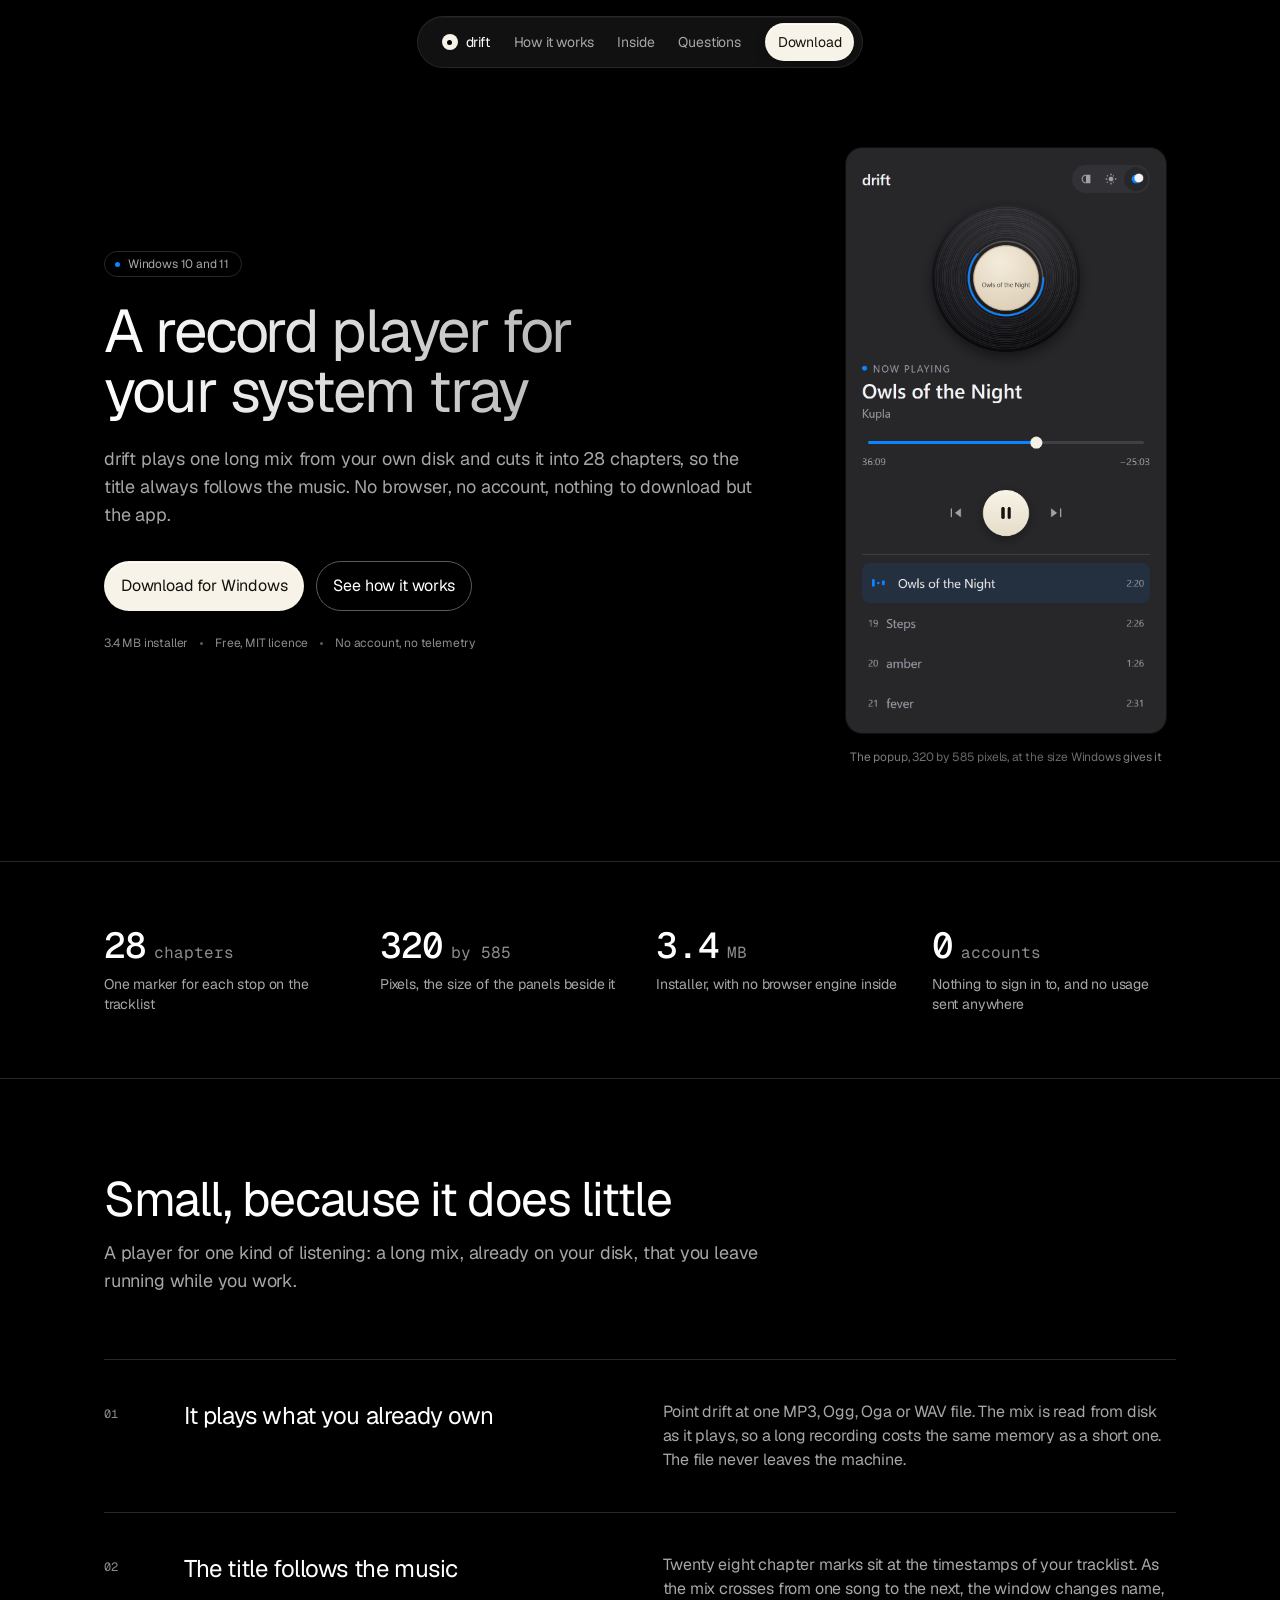
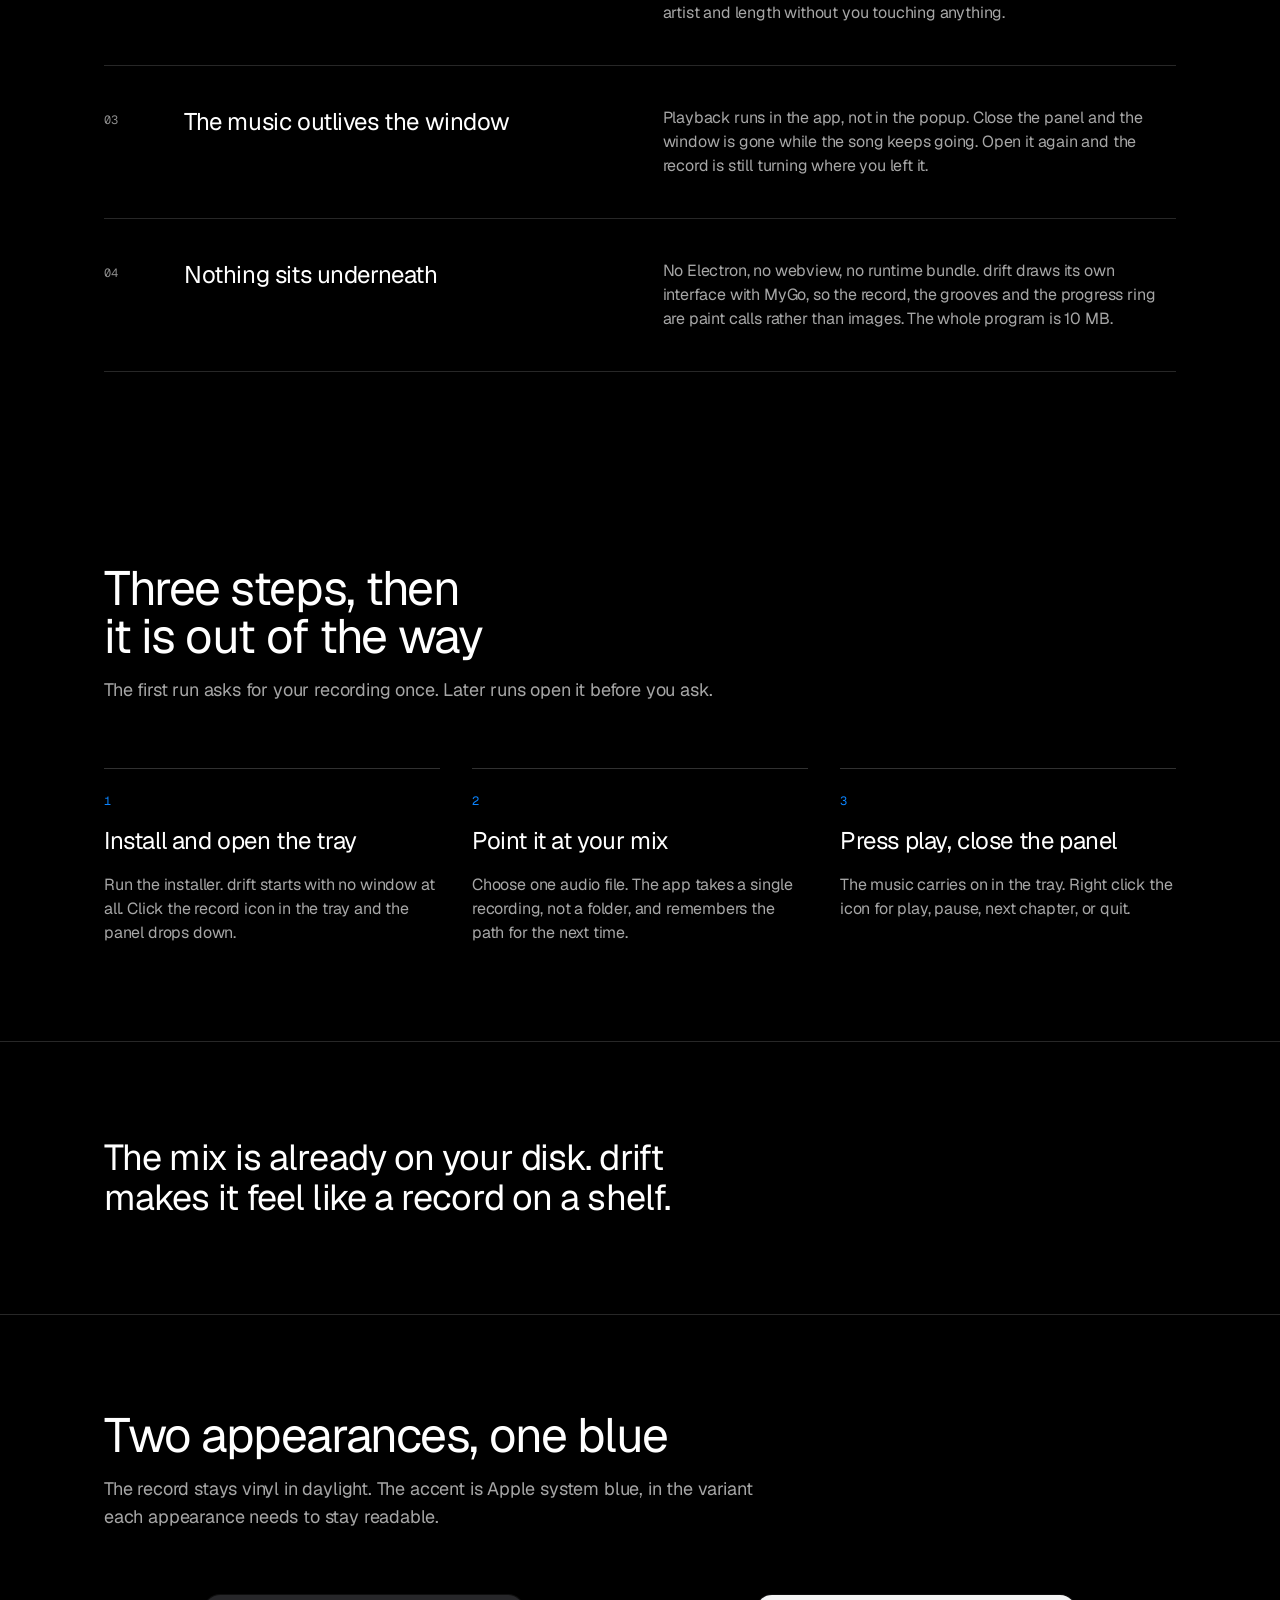
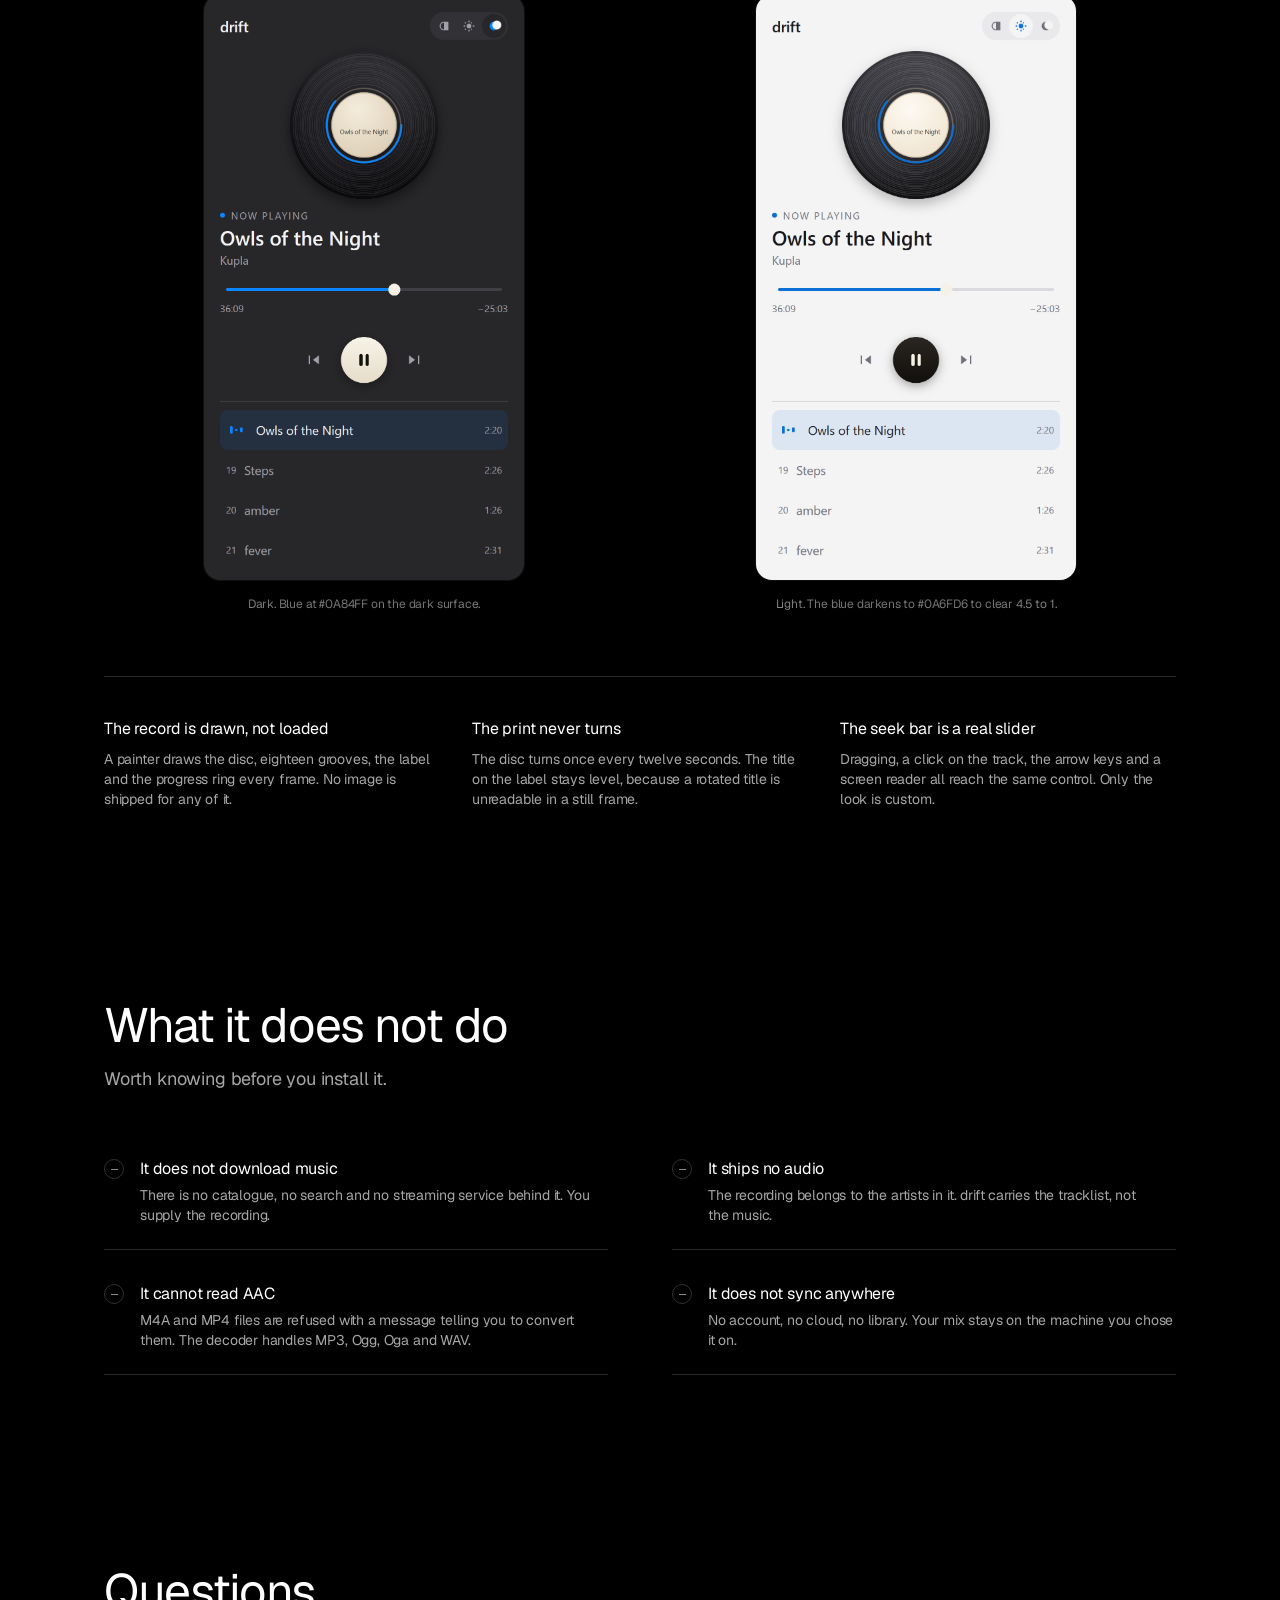
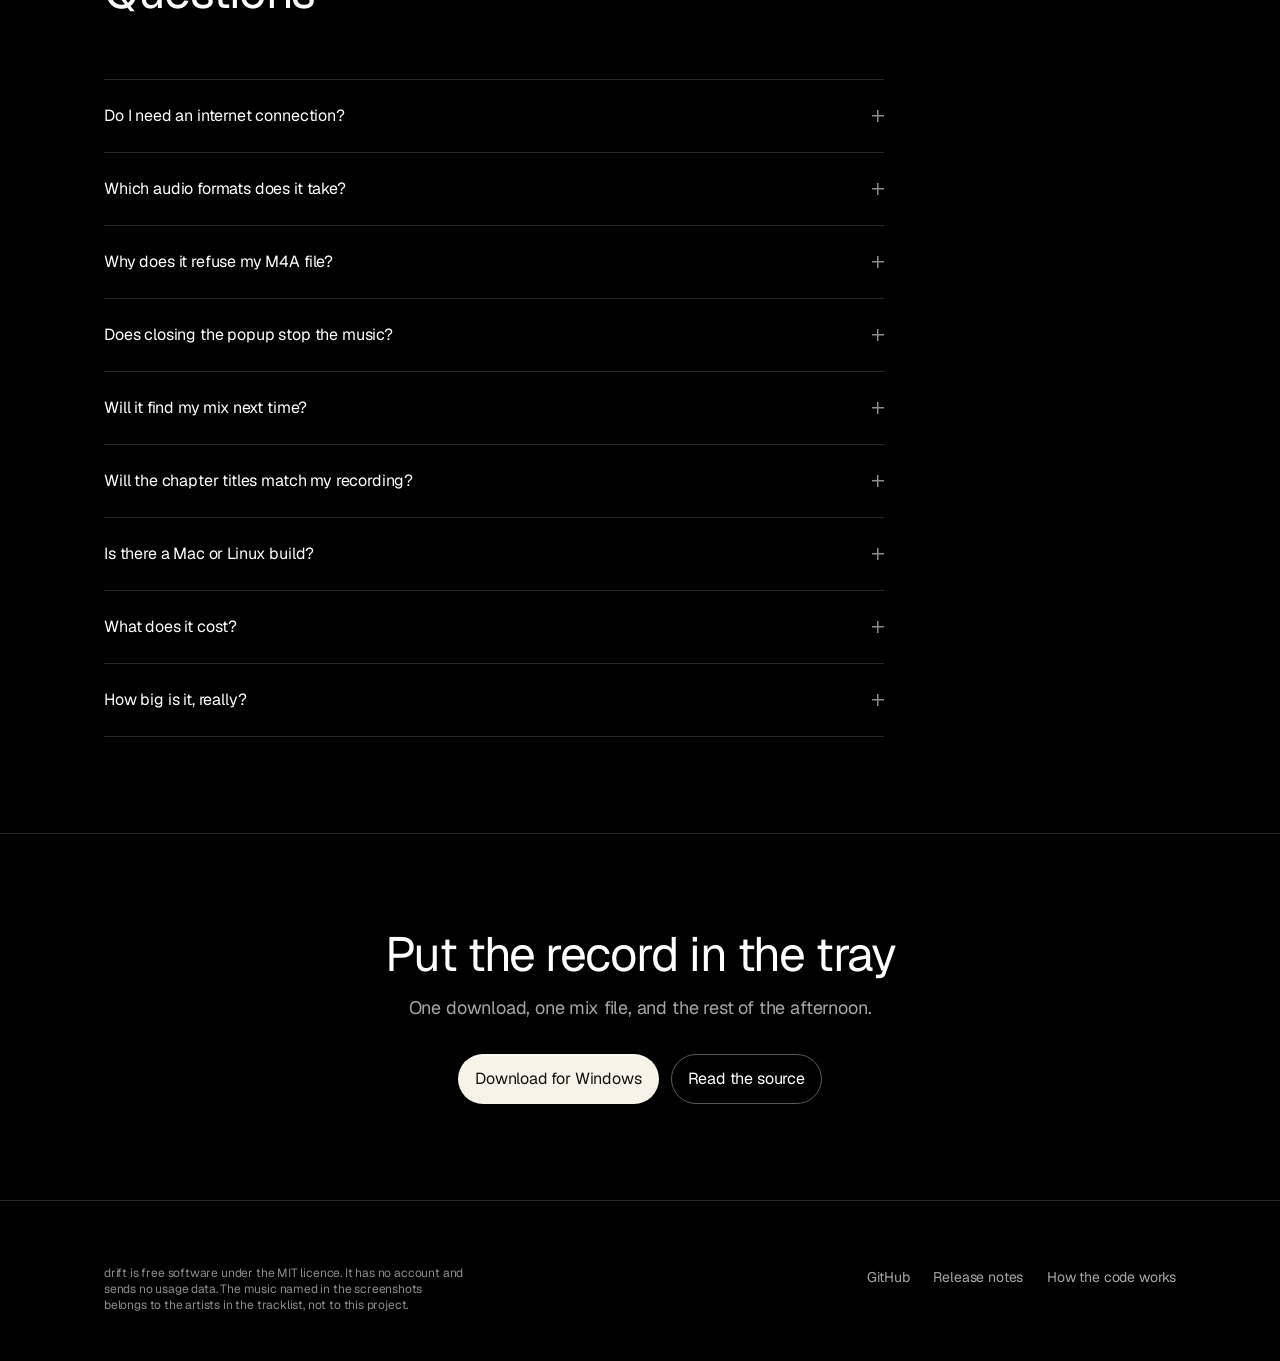
==== docs/index.html @ b634c4ac "Add a landing page for drift, and serve the docs folder as the site The page argues one offer to one" ====
<!DOCTYPE html>
<html lang="en" class="no-js">
<head>
<meta charset="UTF-8">
<meta name="viewport" content="width=device-width, initial-scale=1">
<title>drift, a record player for your Windows system tray</title>
<meta name="description" content="drift plays one long mix from your own disk and cuts it into 28 chapters, so the title follows the music. A 3.4 MB Windows tray app with no browser engine inside. Free, MIT licensed.">
<link rel="canonical" href="https://yaffalhakim1.github.io/drift/">

<meta property="og:type" content="website">
<meta property="og:title" content="drift, a record player for your Windows system tray">
<meta property="og:description" content="One long mix from your own disk, cut into 28 chapters. Close the popup and the music keeps going.">
<meta property="og:url" content="https://yaffalhakim1.github.io/drift/">
<meta property="og:image" content="https://yaffalhakim1.github.io/drift/screenshots/popup-dark.png">
<meta property="og:image:alt" content="The drift popup: a turning record with a cream label, the chapter title Owls of the Night by Kupla, a seek bar, and the chapter list below.">
<meta name="twitter:card" content="summary_large_image">
<meta name="twitter:image" content="https://yaffalhakim1.github.io/drift/screenshots/popup-dark.png">
<meta name="twitter:image:alt" content="The drift popup in dark mode, showing a record and a chapter list.">
<meta name="theme-color" content="#000000">

<link rel="icon" href="data:image/svg+xml,%3Csvg%20xmlns='http://www.w3.org/2000/svg'%20viewBox='0%200%2032%2032'%3E%3Crect%20width='32'%20height='32'%20fill='%23000'/%3E%3Ccircle%20cx='16'%20cy='16'%20r='12'%20fill='%23f8f3e8'/%3E%3Ccircle%20cx='16'%20cy='16'%20r='7.4'%20fill='%23000'/%3E%3Ccircle%20cx='16'%20cy='16'%20r='2'%20fill='%23f8f3e8'/%3E%3C/svg%3E">

<!-- Fonts are served from this repository, not from a font CDN, so reading this
     page does not hand a visitor's address to a third party. Geist is a
     variable font: each file covers 100 to 900. -->
<link rel="preload" href="fonts/geist.woff2" as="font" type="font/woff2" crossorigin>
<link rel="preload" href="fonts/geist-mono.woff2" as="font" type="font/woff2" crossorigin>

<!-- Script swaps this class for "js" before the stylesheet paints. The
     reveal styles hang off ".js", so content is only ever hidden when a
     script exists to show it again. -->
<script>document.documentElement.className = "js";</script>

<script type="application/ld+json">
{
  "@context": "https://schema.org",
  "@type": "SoftwareApplication",
  "name": "drift",
  "applicationCategory": "MultimediaApplication",
  "operatingSystem": "Windows 10, Windows 11",
  "description": "A mix player for the Windows system tray. It streams one recording from disk and marks 28 chapters along it.",
  "url": "https://yaffalhakim1.github.io/drift/",
  "downloadUrl": "https://github.com/yaffalhakim1/drift/releases/download/v0.1.0/drift-setup-0.1.0-amd64.exe",
  "softwareVersion": "0.1.0",
  "fileSize": "3.4MB",
  "license": "https://opensource.org/license/mit",
  "offers": { "@type": "Offer", "price": "0", "priceCurrency": "USD" }
}
</script>

<style>
/* drift, landing page
   Tokens only. Colour is sampled from the shipped popup, so the page and the
   product cannot drift apart. Motion uses one curve. */

/* Two faces, both variable, both served from this repository. */
@font-face {
  font-family: "Geist";
  src: url("fonts/geist.woff2") format("woff2");
  font-weight: 100 900;
  font-style: normal;
  font-display: swap;
}
@font-face {
  font-family: "Geist Mono";
  src: url("fonts/geist-mono.woff2") format("woff2");
  font-weight: 100 900;
  font-style: normal;
  font-display: swap;
}

:root {
  color-scheme: dark;

  /* surface, from the design system's dark set */
  --bg: #000000;
  --surface: #181818;
  --surface-2: #1f1f1f;
  --line: #272727;

  /* text. Ratios measured with the WCAG 2.x formula, on the surface each
     colour is actually used against. */
  --text: #ffffff;
  --muted: #a6a6a6;      /* 8.6:1 on #000, 7.3:1 on #181818 */
  --dim: #8c8c8c;        /* 6.3:1 on #000, 5.3:1 on #181818 */

  /* accent: the app's Apple system blue for dark. 5.8:1 on #000 */
  --accent: #0a84ff;

  /* the play key: the brightest object in the product, 16.7:1 with its ink */
  --key-top: #f8f3e8;
  --key-ink: #14140f;

  /* spacing, the scale's own values */
  --s-25: 2px;
  --s-50: 4px;
  --s-75: 8px;
  --s-100: 12px;
  --s-200: 16px;
  --s-300: 24px;
  --s-400: 32px;
  --s-500: 40px;
  --s-600: 48px;
  --s-700: 64px;
  --s-800: 80px;
  --s-900: 96px;

  /* one curve for all motion, including the mobile panel */
  --ease: cubic-bezier(0.22, 1, 0.36, 1);

  --radius: 16px;
  --mono: "Geist Mono", ui-monospace, "Cascadia Mono", monospace;
}

*, *::before, *::after { box-sizing: border-box; }

/* `hidden` must win over the display rule the mobile block sets, or the panel
   sits over the page for every phone visitor */
[hidden] { display: none !important; }

html { scroll-behavior: smooth; }
@media (prefers-reduced-motion: reduce) {
  html { scroll-behavior: auto; }
}

/* a fixed bar sits over the top of the page, so an anchor must stop short of it */
section[id], main[id] { scroll-margin-top: 96px; }

body {
  margin: 0;
  background: var(--bg);
  color: var(--text);
  font-family: "Geist", system-ui, -apple-system, "Segoe UI", sans-serif;
  font-size: 16px;
  line-height: 24px;
  letter-spacing: -0.011em;
  -webkit-font-smoothing: antialiased;
  overflow-x: clip;
}

img { max-width: 100%; display: block; }

a { color: inherit; }

/* ---------- text styles, used by name ---------- */

.heading-1 { font-size: 60px; line-height: 60px; font-weight: 600; letter-spacing: -0.035em; margin: 0; }
.heading-2 { font-size: 48px; line-height: 48px; font-weight: 600; letter-spacing: -0.03em; margin: 0; }
.heading-5 { font-size: 24px; line-height: 32px; font-weight: 600; letter-spacing: -0.017em; margin: 0; }

.title-3 { font-size: 16px; line-height: 24px; font-weight: 500; letter-spacing: -0.01em; margin: 0; }

/* mono is the second face, kept for figures, labels and keys only */
.mono { font-family: var(--mono); font-variant-numeric: tabular-nums; letter-spacing: 0; }

/* ---------- layout ---------- */

.wrap {
  width: 100%;
  max-width: 1120px;
  margin: 0 auto;
  padding: 0 var(--s-300);
}

section { position: relative; }

/* ---------- skip link ---------- */

.skip {
  position: fixed;
  top: var(--s-100);
  left: var(--s-100);
  z-index: 100;
  padding: var(--s-75) var(--s-100);
  background: var(--key-top);
  color: var(--key-ink);
  border-radius: var(--s-75);
  font-size: 14px;
  font-weight: 600;
  transform: translateY(-200%);
  transition: transform 200ms var(--ease);
}
.skip:focus { transform: translateY(0); }

/* ---------- navigation ---------- */

.nav-shell {
  position: fixed;
  top: var(--s-200);
  left: 0;
  right: 0;
  z-index: 50;
  display: flex;
  justify-content: center;
  padding: 0 var(--s-200);
  pointer-events: none;
}

.nav {
  pointer-events: auto;
  display: flex;
  align-items: center;
  gap: var(--s-300);
  height: 52px;
  padding: 0 var(--s-75) 0 var(--s-300);
  border-radius: 999px;
  background: rgba(24, 24, 24, 0.72);
  border: 1px solid var(--line);
  backdrop-filter: blur(20px) saturate(160%);
  -webkit-backdrop-filter: blur(20px) saturate(160%);
  box-shadow: 0 1px 0 rgba(255, 255, 255, 0.04) inset, 0 12px 32px -14px rgba(0, 0, 0, 0.9);
}

.brand {
  display: flex;
  align-items: center;
  gap: var(--s-75);
  text-decoration: none;
  color: var(--text);
  font-size: 14px;
  line-height: 20px;
  font-weight: 600;
  letter-spacing: -0.015em;
}

.brand-mark {
  width: 16px;
  height: 16px;
  border-radius: 50%;
  background: var(--key-top);
  position: relative;
  flex: none;
}
.brand-mark::after {
  content: "";
  position: absolute;
  inset: 5.5px;
  border-radius: 50%;
  background: #000;
}

.nav-links {
  display: flex;
  align-items: center;
  gap: var(--s-300);
  list-style: none;
  margin: 0;  padding: 0;
}

.nav-links a {
  text-decoration: none;
  color: var(--muted);
  font-size: 14px;
  line-height: 20px;
  font-weight: 500;
  padding: var(--s-50) 0;
  position: relative;
  transition: color 300ms var(--ease);
}
.nav-links a::after {
  content: "";
  position: absolute;
  left: 0;
  right: 0;
  bottom: 0;
  height: 1px;
  background: currentColor;
  transform: scaleX(0);
  transform-origin: left;
  transition: transform 300ms var(--ease);
}
@media (hover: hover) and (pointer: fine) {
  .nav-links a:hover { color: var(--text); }
  .nav-links a:hover::after { transform: scaleX(1); }
}

.nav-toggle {
  display: none;
  width: 36px;
  height: 36px;
  padding: 0;
  border: 0;
  background: none;
  cursor: pointer;
  border-radius: var(--s-100);
  position: relative;
  color: var(--text);
  -webkit-tap-highlight-color: transparent;
}
.nav-toggle span {
  position: absolute;
  left: 9px;
  width: 18px;
  height: 1.5px;
  background: currentColor;
  border-radius: 1px;
  transition: transform 400ms var(--ease), opacity 200ms var(--ease);
}
.nav-toggle span:nth-child(1) { top: 14px; }
.nav-toggle span:nth-child(2) { top: 20px; }

.nav-toggle[aria-expanded="true"] span:nth-child(1) { transform: translateY(3px) rotate(45deg); }
.nav-toggle[aria-expanded="true"] span:nth-child(2) { transform: translateY(-3px) rotate(-45deg); }

/* full height panel, not a dropdown */
.menu-panel {
  position: fixed;
  inset: 0;
  z-index: 40;
  display: none;
  flex-direction: column;
  justify-content: center;
  gap: var(--s-100);
  padding: var(--s-700) var(--s-300);
  background: rgba(8, 8, 8, 0.94);
  backdrop-filter: blur(28px);
  -webkit-backdrop-filter: blur(28px);
  opacity: 0;
  transition: opacity 300ms var(--ease);
}
.menu-panel[data-open="true"] { opacity: 1; }

.menu-panel a {
  text-decoration: none;
  color: var(--text);
  font-size: 30px;
  line-height: 36px;
  font-weight: 600;
  letter-spacing: -0.02em;
  padding: var(--s-75) 0;
  border-bottom: 1px solid var(--line);
  opacity: 0;
  transform: translateY(24px);
  transition: opacity 400ms var(--ease), transform 400ms var(--ease);
}
.menu-panel[data-open="true"] a { opacity: 1; transform: translateY(0); }
.menu-panel[data-open="true"] a:nth-child(1) { transition-delay: 0ms; }
.menu-panel[data-open="true"] a:nth-child(2) { transition-delay: 60ms; }
.menu-panel[data-open="true"] a:nth-child(3) { transition-delay: 120ms; }
.menu-panel[data-open="true"] a:nth-child(4) { transition-delay: 180ms; }

/* ---------- buttons ---------- */

.btn {
  display: inline-flex;
  align-items: center;
  justify-content: center;
  gap: var(--s-75);
  padding: var(--s-75) var(--s-100);
  border-radius: 999px;
  border: 1px solid transparent;
  text-decoration: none;
  font-family: inherit;
  font-size: 14px;
  line-height: 20px;
  font-weight: 600;
  cursor: pointer;
  -webkit-tap-highlight-color: transparent;
  transition: transform 160ms var(--ease), background-color 300ms var(--ease),
              border-color 300ms var(--ease), color 300ms var(--ease);
}

.btn-key {
  background: var(--key-top);
  color: var(--key-ink);
  box-shadow: 0 1px 0 rgba(255, 255, 255, 0.85) inset, 0 6px 18px -10px rgba(0, 0, 0, 0.9);
}
.btn-key:active { transform: scale(0.97); }

.btn-ghost {
  background: transparent;
  color: var(--text);
  /* 3.1 to 1 on black, so the button edge is visible to a low-vision reader;
     #313131 measured 1.6 and disappeared */
  border-color: #5a5a5a;
}
.btn-ghost:active { transform: scale(0.97); }

@media (hover: hover) and (pointer: fine) {
  .btn-key:hover { background: #ffffff; }
  /* the border brightens rather than dims on hover, so the 3:1 edge holds */
  .btn-ghost:hover { background: var(--surface-2); border-color: #7a7a7a; }
}

/* the ring follows whatever radius the element already has; changing the
   radius here would make a chip visibly snap corners while focused */
.btn:focus-visible,
.nav-toggle:focus-visible,
a:focus-visible,
summary:focus-visible {
  outline: 2px solid var(--accent);
  outline-offset: 3px;
}

.btn-lg {
  padding: var(--s-100) var(--s-200);
  font-size: 16px;
  line-height: 24px;
}

/* ---------- hero ---------- */

.hero { padding-top: 148px; padding-bottom: var(--s-900); }

.hero-grid {
  display: grid;
  grid-template-columns: minmax(0, 1fr) 340px;
  gap: var(--s-800);
  align-items: center;
}

.badge {
  display: inline-flex;
  align-items: center;
  gap: var(--s-75);
  padding: var(--s-50) var(--s-100) var(--s-50) var(--s-75);
  border: 1px solid var(--line);
  border-radius: 999px;
  color: var(--muted);
  font-size: 12px;
  line-height: 16px;
  font-weight: 500;
  margin: 0 0 var(--s-300);
}
.badge i {
  width: 5px;
  height: 5px;
  border-radius: 50%;
  background: var(--accent);
  display: block;
  margin-left: var(--s-25);
}

.hero h1 {
  max-width: 680px;
  /* the one gradient on the page, and it is on type. The plain colour is the
     fallback: a clip that fails must not leave an invisible headline. */
  color: #ffffff;
  text-wrap: balance;
}
@supports ((-webkit-background-clip: text) or (background-clip: text)) {
  .hero h1 {
    background: linear-gradient(90deg, #ffffff 0%, #9b9b9b 100%);
    -webkit-background-clip: text;
    background-clip: text;
    -webkit-text-fill-color: transparent;
  }
  /* forced colours drop the gradient, which would leave transparent text */
  @media (forced-colors: active) {
    .hero h1 {
      background: none;
      -webkit-text-fill-color: currentColor;
    }
  }
}

.hero-sub {
  max-width: 680px;
  margin: var(--s-300) 0 0;
  color: var(--muted);
  font-size: 18px;
  line-height: 28px;
  font-weight: 400;
  text-wrap: pretty;
}

.cta-row {
  display: flex;
  flex-wrap: wrap;
  align-items: center;
  gap: var(--s-100);
  margin-top: var(--s-400);
}

/* the dot separator is drawn by the item that follows it, so a wrap puts the
   dot at the start of the new line instead of stranding it at the end of the
   old one */
.proof {
  display: flex;
  flex-wrap: wrap;
  align-items: center;
  gap: var(--s-50) var(--s-100);
  margin-top: var(--s-300);
  color: var(--dim);
  font-size: 12px;
  line-height: 16px;
}
.proof span { display: inline-flex; align-items: center; gap: var(--s-100); }
.proof span + span::before {
  content: "";
  flex: none;
  width: 3px;
  height: 3px;
  border-radius: 50%;
  background: #5c5c5c;
}
@media (max-width: 480px) {
  /* at phone width the dots cost more than they explain */
  .proof span + span::before { display: none; }
  .proof { gap: var(--s-50) var(--s-200); }
}

/* the popup, at its real width, on the surface it actually floats over */
.popup {
  position: relative;
  width: 320px;
  margin: 0 auto;
  border-radius: var(--radius);
  overflow: hidden;
  background: var(--surface);
  box-shadow:
    0 0 0 1px rgba(255, 255, 255, 0.06),
    0 2px 6px rgba(0, 0, 0, 0.6),
    0 40px 80px -40px rgba(0, 0, 0, 1);
}
.popup img { width: 320px; height: auto; }

.popup-caption {
  margin: var(--s-200) 0 0;
  text-align: center;
  color: var(--dim);
  font-size: 12px;
  line-height: 16px;
}

/* The hero enters once, in reading order. These are transitions, not a
   keyframe with fill both: a keyframe that never advances would leave the
   headline invisible. Here the hidden state only exists while script is
   running, and script always ends by showing the final state. */
.js .rise {
  opacity: 0;
  transform: translateY(16px);
  transition: opacity 700ms var(--ease), transform 700ms var(--ease);
}
.js .rise.in { opacity: 1; transform: translateY(0); }

.js .rise-1 { transition-delay: 40ms; }
.js .rise-2 { transition-delay: 100ms; }
.js .rise-3 { transition-delay: 160ms; }
.js .rise-4 { transition-delay: 220ms; }
.js .rise-5 { transition-delay: 280ms; }

/* ---------- figures ---------- */

.figures {
  border-top: 1px solid var(--line);
  border-bottom: 1px solid var(--line);
  padding: var(--s-700) 0;
}

.figure-grid {
  display: grid;
  grid-template-columns: repeat(4, minmax(0, 1fr));
  gap: var(--s-400);
  list-style: none;
  margin: 0;
  padding: 0;
}

.figure-grid li { display: flex; flex-direction: column; gap: var(--s-75); }

.figure-value {
  font-family: var(--mono);
  font-size: 36px;
  line-height: 40px;
  font-weight: 500;
  letter-spacing: -0.03em;
  color: var(--text);
}
/* the unit sits on the same line as the figure, one space away; a bare margin
   glued "28" to "chapters" and read as a typo */
.figure-value small {
  font-size: 16px;
  line-height: 24px;
  font-weight: 400;
  color: var(--dim);
  margin-left: var(--s-75);
  letter-spacing: 0;
}
.figure-label { color: var(--muted); font-size: 14px; line-height: 20px; }

/* ---------- section head ---------- */

.section { padding: var(--s-900) 0; }

.section-head { max-width: 680px; margin-bottom: var(--s-700); }
.section-head h2 { text-wrap: balance; }
.section-head p {
  margin: var(--s-200) 0 0;
  color: var(--muted);
  font-size: 18px;
  line-height: 28px;
  text-wrap: pretty;
}

/* a list, not a card grid: index, the claim, then the evidence beside it.
   The top rule closes the list against the section head. */
.benefits { border-top: 1px solid var(--line); }

.benefit {
  display: grid;
  grid-template-columns: 48px minmax(0, 1fr) minmax(0, 1.15fr);
  gap: var(--s-400);
  padding: var(--s-500) 0;
  border-bottom: 1px solid var(--line);
  align-items: start;
}

.benefit-index {
  font-family: var(--mono);
  font-size: 12px;
  line-height: 16px;
  color: var(--dim);
  padding-top: 6px;
}

.benefit h3 { text-wrap: balance; }
.benefit p {
  margin: 0;
  color: var(--muted);
  font-size: 16px;
  line-height: 24px;
  text-wrap: pretty;
}

/* ---------- steps ---------- */

.steps {
  display: grid;
  grid-template-columns: repeat(3, minmax(0, 1fr));
  gap: var(--s-400);
  counter-reset: step;
  list-style: none;
  margin: 0;
  padding: 0;
}

.step {
  display: flex;
  flex-direction: column;
  gap: var(--s-200);
  padding-top: var(--s-300);
  border-top: 1px solid #313131;
  position: relative;
}
.step::before {
  counter-increment: step;
  content: counter(step);
  font-family: var(--mono);
  font-size: 12px;
  line-height: 16px;
  color: var(--accent);
}
.step p { color: var(--muted); font-size: 16px; line-height: 24px; margin: 0; text-wrap: pretty; }

/* ---------- tagline reveal ---------- */

.tagline {
  padding: var(--s-900) 0;
  border-top: 1px solid var(--line);
  border-bottom: 1px solid var(--line);
}

.tagline-text {
  max-width: 680px;
  font-size: 36px;
  line-height: 40px;
  font-weight: 600;
  letter-spacing: -0.025em;
  text-wrap: balance;
  margin: 0;
}

/* each word carries its own state, so the line fills in reading order.
   The resting tone is 50 percent white, not 32: at 32 the untriggered words
   sit at 2.6 to 1, under the 4.5 to 1 floor for text. Half white measures
   5.3 to 1, so a word that is still waiting is dim but readable.
   Without script every word stays at full colour. */
.tagline-text .w {
  color: var(--text);
  transition: color 600ms var(--ease);
}
.js .tagline-text .w { color: rgba(255, 255, 255, 0.5); }
.js .tagline-text .w.on { color: var(--text); }

/* ---------- appearance ---------- */

.looks {
  display: grid;
  grid-template-columns: repeat(2, minmax(0, 1fr));
  gap: var(--s-400);
}

.look { margin: 0; }
.look .popup { box-shadow: 0 0 0 1px rgba(255, 255, 255, 0.06), 0 30px 60px -34px rgba(0, 0, 0, 0.95); }
.look figcaption {
  margin-top: var(--s-200);
  text-align: center;
  color: var(--dim);
  font-size: 12px;
  line-height: 16px;
}

.notes {
  display: grid;
  grid-template-columns: repeat(3, minmax(0, 1fr));
  gap: var(--s-400);
  margin-top: var(--s-700);
  padding-top: var(--s-500);
  border-top: 1px solid var(--line);
}
.note h3 { margin-bottom: var(--s-75); }
.note p { margin: 0; color: var(--muted); font-size: 14px; line-height: 20px; text-wrap: pretty; }

/* ---------- what it does not do ---------- */

.nots { display: grid; grid-template-columns: repeat(2, minmax(0, 1fr)); gap: var(--s-400) var(--s-700); }

.not {
  display: grid;
  grid-template-columns: 20px minmax(0, 1fr);
  gap: var(--s-200);
  padding-bottom: var(--s-300);
  border-bottom: 1px solid var(--line);
}
.not-mark {
  width: 20px;
  height: 20px;
  border-radius: 50%;
  border: 1px solid #313131;
  display: grid;
  place-items: center;
  margin-top: 2px;
}
.not-mark::after { content: ""; width: 7px; height: 1px; background: var(--dim); }

/* forced colours drop the drawn minus, so the ring alone carries the mark */
@media (forced-colors: active) {
  .not-mark { border-color: CanvasText; }
  .not-mark::after { background: CanvasText; }
}
.not h3 { margin-bottom: var(--s-50); }
.not p { margin: 0; color: var(--muted); font-size: 14px; line-height: 20px; text-wrap: pretty; }

/* ---------- faq ---------- */

.faq { max-width: 780px; border-top: 1px solid var(--line); }

.faq details {
  border-bottom: 1px solid var(--line);
  padding: var(--s-300) 0;
}
.faq summary {
  display: flex;
  align-items: flex-start;
  justify-content: space-between;
  gap: var(--s-300);
  cursor: pointer;
  list-style: none;
  font-size: 16px;
  line-height: 24px;
  font-weight: 500;
  letter-spacing: -0.01em;
  color: var(--text);
  transition: color 300ms var(--ease);
}
.faq summary::-webkit-details-marker { display: none; }

.faq summary::after {
  content: "";
  flex: none;
  width: 12px;
  height: 12px;
  margin-top: 6px;
  background:
    linear-gradient(currentColor, currentColor) center / 12px 1.5px no-repeat,
    linear-gradient(currentColor, currentColor) center / 1.5px 12px no-repeat;
  color: var(--dim);
  transition: transform 400ms var(--ease), color 300ms var(--ease);
}
.faq details[open] summary::after { transform: rotate(45deg); color: var(--accent); }

/* forced colours drop gradients, so the mark becomes a drawn box: a cross
   while closed, a single bar while open, the same reading as the plus and
   the rotated plus it replaces */
@media (forced-colors: active) {
  .faq summary::after {
    background: none;
    border: 1px solid CanvasText;
    border-radius: 2px;
    position: relative;
  }
  .faq summary::after::before,
  .faq summary::after::after {
    content: "";
    position: absolute;
    left: 0;
    right: 0;
    top: 50%;
    height: 1px;
    background: CanvasText;
  }
  .faq summary::after::after { transform: rotate(90deg); }
  .faq details[open] summary::after::after { transform: rotate(0deg); }
}

.faq details p {
  margin: var(--s-200) 0 0;
  color: var(--muted);
  font-size: 16px;
  line-height: 24px;
  max-width: 620px;
  text-wrap: pretty;
}

@media (hover: hover) and (pointer: fine) {
  .faq summary:hover { color: #ffffff; }
  .faq summary:hover::after { color: var(--text); }
}

/* ---------- final cta ---------- */

.final {
  padding: var(--s-900) 0;
  border-top: 1px solid var(--line);
  text-align: center;
}
.final h2 { max-width: 680px; margin: 0 auto; text-wrap: balance; }
.final p {
  margin: var(--s-200) auto 0;
  max-width: 480px;
  color: var(--muted);
  font-size: 18px;
  line-height: 28px;
  text-wrap: pretty;
}
.final .cta-row { justify-content: center; }

/* ---------- footer ---------- */

footer {
  border-top: 1px solid var(--line);
  padding: var(--s-700) 0 var(--s-600);
}

.footer-grid {
  display: flex;
  flex-wrap: wrap;
  align-items: flex-start;
  justify-content: space-between;
  gap: var(--s-400);
}

.footer-note { max-width: 360px; color: var(--dim); font-size: 12px; line-height: 16px; margin: 0; }

.footer-links {
  display: flex;
  flex-wrap: wrap;
  gap: var(--s-300);
  list-style: none;
  margin: 0;
  padding: 0;
}
.footer-links a {
  text-decoration: none;
  color: var(--muted);
  font-size: 14px;
  line-height: 20px;
  transition: color 300ms var(--ease);
  padding: var(--s-50) 0;
}
@media (hover: hover) and (pointer: fine) {
  .footer-links a:hover { color: var(--text); }
}

/* ---------- scroll reveal ---------- */

/* Nothing is hidden until script proves it can reveal it again. Without this
   class on <html>, a blocked script would leave the page blank. */
.js .reveal {
  opacity: 0;
  transform: translateY(32px);
  transition: opacity 700ms var(--ease), transform 700ms var(--ease);
}
.js .reveal.in { opacity: 1; transform: translateY(0); }

/* ---------- narrow ---------- */

@media (max-width: 980px) {
  .hero-grid { grid-template-columns: minmax(0, 1fr); gap: var(--s-700); }
  .hero { padding-top: 128px; }
  /* the index stays in its column, so the claim and the text stay aligned */
  .benefit { grid-template-columns: 32px minmax(0, 1fr); gap: var(--s-200) var(--s-300); }
  .benefit p { grid-column: 2; }
  .steps, .notes, .figure-grid { grid-template-columns: repeat(2, minmax(0, 1fr)); }
  .looks { gap: var(--s-300); }
}

@media (max-width: 720px) {
  .nav-links, .nav .btn-key { display: none; }
  .nav { padding: var(--s-75); gap: var(--s-100); }
  .nav-toggle { display: block; }
  .nav-shell { top: var(--s-100); }
  .menu-panel { display: flex; }

  /* Without script the panel can never open, so the links come back into the
     bar itself rather than disappearing from the phone entirely. */
  html.no-js .nav-links {
    display: flex;
    gap: var(--s-200);
  }
  html.no-js .nav-links li:first-child { display: none; }
  html.no-js .nav-toggle { display: none; }

  .heading-1 { font-size: 36px; line-height: 40px; letter-spacing: -0.025em; }
  .heading-2 { font-size: 30px; line-height: 36px; letter-spacing: -0.02em; }
  .heading-5 { font-size: 20px; line-height: 28px; letter-spacing: -0.014em; }

  .hero { padding-top: 104px; padding-bottom: var(--s-700); }
  .hero-sub { font-size: 16px; line-height: 24px; margin-top: var(--s-200); }
  .section, .tagline, .final { padding: var(--s-700) 0; }
  .section-head { margin-bottom: var(--s-500); }
  .section-head p { font-size: 16px; line-height: 24px; }
  .tagline-text { font-size: 24px; line-height: 32px; }
  .figure-grid { grid-template-columns: repeat(2, minmax(0, 1fr)); gap: var(--s-300); }
  .figure-value { font-size: 30px; line-height: 36px; }
  .steps, .notes, .nots, .looks { grid-template-columns: minmax(0, 1fr); }
  .benefit { padding: var(--s-400) 0; }
  .cta-row .btn { width: 100%; }
  .cta-row { gap: var(--s-75); }
  .popup, .popup img { width: 100%; max-width: 320px; }
  .final .cta-row { width: 100%; }
  .footer-grid { flex-direction: column; }
}

/* ---------- reduced motion: no movement, keep the fades ---------- */

@media (prefers-reduced-motion: reduce) {
  .js .rise { opacity: 1; transform: none; transition: none; }
  .js .reveal { opacity: 1; transform: none; transition: none; }
  .js .tagline-text .w { color: var(--text); transition: none; }
  .menu-panel a { transform: none; transition: none; opacity: 1; }
  .btn:active { transform: none; }
  .nav-links a::after { display: none; }
}
</style>
</head>
<body>

<a class="skip" href="#main">Skip to content</a>

<div class="nav-shell">
  <nav class="nav" aria-label="Main">
    <a class="brand" href="#top">
      <span class="brand-mark" aria-hidden="true"></span>
      drift
    </a>
    <ul class="nav-links" role="list">
      <li><a href="#how">How it works</a></li>
      <li><a href="#inside">Inside</a></li>
      <li><a href="#questions">Questions</a></li>
    </ul>
    <a class="btn btn-key" href="https://github.com/yaffalhakim1/drift/releases/download/v0.1.0/drift-setup-0.1.0-amd64.exe">Download</a>
    <button class="nav-toggle" type="button" aria-expanded="false" aria-controls="menu" aria-label="Open menu">
      <span></span><span></span>
    </button>
  </nav>
</div>

<div class="menu-panel" id="menu" data-open="false" hidden>
  <a href="#how">How it works</a>
  <a href="#inside">Inside</a>
  <a href="#questions">Questions</a>
  <a href="https://github.com/yaffalhakim1/drift/releases/download/v0.1.0/drift-setup-0.1.0-amd64.exe">Download for Windows</a>
</div>

<main id="main">

  <section class="hero" id="top">
    <div class="wrap hero-grid">
      <div class="hero-copy">
        <p class="badge rise rise-1"><i aria-hidden="true"></i> Windows 10 and 11</p>

        <h1 class="heading-1 rise rise-2">A record player for your system tray</h1>

        <p class="hero-sub rise rise-3">
          drift plays one long mix from your own disk and cuts it into 28 chapters,
          so the title always follows the music. No browser, no account, nothing to
          download but the app.
        </p>

        <div class="cta-row rise rise-4">
          <a class="btn btn-key btn-lg" href="https://github.com/yaffalhakim1/drift/releases/download/v0.1.0/drift-setup-0.1.0-amd64.exe">
            Download for Windows
          </a>
          <a class="btn btn-ghost btn-lg" href="#how">See how it works</a>
        </div>

        <p class="proof rise rise-5">
          <span>3.4 MB installer</span>
          <span>Free, MIT licence</span>
          <span>No account, no telemetry</span>
        </p>
      </div>

      <div class="hero-visual rise rise-4">
        <div class="popup">
          <img src="screenshots/popup-dark.png" width="960" height="1755"
               alt="The drift popup in dark mode: a turning record with a cream label, the chapter title Owls of the Night by Kupla, a seek bar at 36:09, and the chapter list below it.">
        </div>
        <p class="popup-caption">The popup, 320 by 585 pixels, at the size Windows gives it</p>
      </div>
    </div>
  </section>

  <section class="figures" aria-label="The app in figures">
    <div class="wrap">
      <ul class="figure-grid reveal" role="list">
        <li>
          <span class="figure-value">28<small>chapters</small></span>
          <span class="figure-label">One marker for each stop on the tracklist</span>
        </li>
        <li>
          <span class="figure-value">320<small>by 585</small></span>
          <span class="figure-label">Pixels, the size of the panels beside it</span>
        </li>
        <li>
          <span class="figure-value">3.4<small>MB</small></span>
          <span class="figure-label">Installer, with no browser engine inside</span>
        </li>
        <li>
          <span class="figure-value">0<small>accounts</small></span>
          <span class="figure-label">Nothing to sign in to, and no usage sent anywhere</span>
        </li>
      </ul>
    </div>
  </section>

  <section class="section" id="why">
    <div class="wrap">
      <div class="section-head reveal">
        <h2 class="heading-2">Small, because it does little</h2>
        <p>
          A player for one kind of listening: a long mix, already on your disk, that
          you leave running while you work.
        </p>
      </div>

      <div class="benefits">
        <article class="benefit reveal">
          <span class="benefit-index mono">01</span>
          <h3 class="heading-5">It plays what you already own</h3>
          <p>
            Point drift at one MP3, Ogg, Oga or WAV file. The mix is read from disk as it
            plays, so a long recording costs the same memory as a short one. The
            file never leaves the machine.
          </p>
        </article>

        <article class="benefit reveal">
          <span class="benefit-index mono">02</span>
          <h3 class="heading-5">The title follows the music</h3>
          <p>
            Twenty eight chapter marks sit at the timestamps of your tracklist. As the
            mix crosses from one song to the next, the window changes name, artist and
            length without you touching anything.
          </p>
        </article>

        <article class="benefit reveal">
          <span class="benefit-index mono">03</span>
          <h3 class="heading-5">The music outlives the window</h3>
          <p>
            Playback runs in the app, not in the popup. Close the panel and the window
            is gone while the song keeps going. Open it again and the record is still
            turning where you left it.
          </p>
        </article>

        <article class="benefit reveal">
          <span class="benefit-index mono">04</span>
          <h3 class="heading-5">Nothing sits underneath</h3>
          <p>
            No Electron, no webview, no runtime bundle. drift draws its own interface
            with MyGo, so the record, the grooves and the progress ring are paint calls
            rather than images. The whole program is 10 MB.
          </p>
        </article>
      </div>
    </div>
  </section>

  <section class="section" id="how">
    <div class="wrap">
      <div class="section-head reveal">
        <h2 class="heading-2">Three steps, then it is out of the way</h2>
        <p>The first run asks for your recording once. Later runs open it before you ask.</p>
      </div>

      <ol class="steps" role="list">
        <li class="step reveal">
          <h3 class="heading-5">Install and open the tray</h3>
          <p>Run the installer. drift starts with no window at all. Click the record icon in the tray and the panel drops down.</p>
        </li>
        <li class="step reveal">
          <h3 class="heading-5">Point it at your mix</h3>
          <p>Choose one audio file. The app takes a single recording, not a folder, and remembers the path for the next time.</p>
        </li>
        <li class="step reveal">
          <h3 class="heading-5">Press play, close the panel</h3>
          <p>The music carries on in the tray. Right click the icon for play, pause, next chapter, or quit.</p>
        </li>
      </ol>
    </div>
  </section>

  <section class="tagline" aria-labelledby="tagline-label">
    <div class="wrap">
      <h2 id="tagline-label" class="tagline-text" data-reveal-words>
        The mix is already on your disk. drift makes it feel like a record on a shelf.
      </h2>
    </div>
  </section>

  <section class="section" id="inside">
    <div class="wrap">
      <div class="section-head reveal">
        <h2 class="heading-2">Two appearances, one blue</h2>
        <p>
          The record stays vinyl in daylight. The accent is Apple system blue, in the
          variant each appearance needs to stay readable.
        </p>
      </div>

      <div class="looks">
        <figure class="look reveal">
          <div class="popup">
            <img src="screenshots/popup-dark.png" width="960" height="1755" loading="lazy"
                 alt="The popup in dark mode: near black surface, cream record label, blue progress ring and blue seek bar.">
          </div>
          <figcaption>Dark. Blue at #0A84FF on the dark surface.</figcaption>
        </figure>

        <figure class="look reveal">
          <div class="popup">
            <img src="screenshots/popup-light.png" width="960" height="1755" loading="lazy"
                 alt="The same popup in light mode: white surface, dark record, and the same blue darkened for contrast.">
          </div>
          <figcaption>Light. The blue darkens to #0A6FD6 to clear 4.5 to 1.</figcaption>
        </figure>
      </div>

      <div class="notes">
        <div class="note reveal">
          <h3 class="title-3">The record is drawn, not loaded</h3>
          <p>A painter draws the disc, eighteen grooves, the label and the progress ring every frame. No image is shipped for any of it.</p>
        </div>
        <div class="note reveal">
          <h3 class="title-3">The print never turns</h3>
          <p>The disc turns once every twelve seconds. The title on the label stays level, because a rotated title is unreadable in a still frame.</p>
        </div>
        <div class="note reveal">
          <h3 class="title-3">The seek bar is a real slider</h3>
          <p>Dragging, a click on the track, the arrow keys and a screen reader all reach the same control. Only the look is custom.</p>
        </div>
      </div>
    </div>
  </section>

  <section class="section" id="limits">
    <div class="wrap">
      <div class="section-head reveal">
        <h2 class="heading-2">What it does not do</h2>
        <p>Worth knowing before you install it.</p>
      </div>

      <div class="nots">
        <article class="not reveal">
          <span class="not-mark" aria-hidden="true"></span>
          <div>
            <h3 class="title-3">It does not download music</h3>
            <p>There is no catalogue, no search and no streaming service behind it. You supply the recording.</p>
          </div>
        </article>

        <article class="not reveal">
          <span class="not-mark" aria-hidden="true"></span>
          <div>
            <h3 class="title-3">It ships no audio</h3>
            <p>The recording belongs to the artists in it. drift carries the tracklist, not the music.</p>
          </div>
        </article>

        <article class="not reveal">
          <span class="not-mark" aria-hidden="true"></span>
          <div>
            <h3 class="title-3">It cannot read AAC</h3>
            <p>M4A and MP4 files are refused with a message telling you to convert them. The decoder handles MP3, Ogg, Oga and WAV.</p>
          </div>
        </article>

        <article class="not reveal">
          <span class="not-mark" aria-hidden="true"></span>
          <div>
            <h3 class="title-3">It does not sync anywhere</h3>
            <p>No account, no cloud, no library. Your mix stays on the machine you chose it on.</p>
          </div>
        </article>
      </div>
    </div>
  </section>

  <section class="section" id="questions">
    <div class="wrap">
      <div class="section-head reveal">
        <h2 class="heading-2">Questions</h2>
      </div>

      <div class="faq reveal">
        <details>
          <summary>Do I need an internet connection?</summary>
          <p>No. Nothing in the app fetches a mix, checks for a newer version or reports what you play. It runs the same on a machine that has never been online.</p>
        </details>

        <details>
          <summary>Which audio formats does it take?</summary>
          <p>MP3, Ogg, Oga and WAV. It reads them as they play and seeks inside the file, so a long recording does not load into memory first.</p>
        </details>

        <details>
          <summary>Why does it refuse my M4A file?</summary>
          <p>The bundled decoder cannot read AAC. drift names the file and asks you to convert it to MP3 or Ogg rather than failing later as silence.</p>
        </details>

        <details>
          <summary>Does closing the popup stop the music?</summary>
          <p>No. Audio lives in the app, not the window. The popup is only a view onto a player that keeps running while it is closed.</p>
        </details>

        <details>
          <summary>Will it find my mix next time?</summary>
          <p>Yes. The path is saved when you open a file, and the app tries it at startup. If the file has moved or gone, drift opens with the empty state and asks you to choose again.</p>
        </details>

        <details>
          <summary>Will the chapter titles match my recording?</summary>
          <p>Only if your recording is the one the timestamps were checked against. The twenty eight offsets live in one file, so you can edit them to fit your own mix and rebuild.</p>
        </details>

        <details>
          <summary>Is there a Mac or Linux build?</summary>
          <p>Not yet. The framework targets all three, but only the Windows installer is built and tested. The tray behaviour differs on Linux, where the icon only offers a menu.</p>
        </details>

        <details>
          <summary>What does it cost?</summary>
          <p>Nothing. The code is MIT licensed. The music is a separate matter, and it is not mine to license.</p>
        </details>

        <details>
          <summary>How big is it, really?</summary>
          <p>The installer is 3.4 MB and the program it puts in place is 10 MB. There is no runtime to install first, because the interface is drawn by the program itself.</p>
        </details>
      </div>
    </div>
  </section>

  <section class="final">
    <div class="wrap">
      <h2 class="heading-2 reveal">Put the record in the tray</h2>
      <p class="reveal">One download, one mix file, and the rest of the afternoon.</p>
      <div class="cta-row reveal">
        <a class="btn btn-key btn-lg" href="https://github.com/yaffalhakim1/drift/releases/download/v0.1.0/drift-setup-0.1.0-amd64.exe">
          Download for Windows
        </a>
        <a class="btn btn-ghost btn-lg" href="https://github.com/yaffalhakim1/drift">Read the source</a>
      </div>
    </div>
  </section>

</main>

<footer>
  <div class="wrap footer-grid">
    <p class="footer-note">
      drift is free software under the MIT licence. It has no account and sends
      no usage data. The music named in the screenshots belongs to the artists
      in the tracklist, not to this project.
    </p>
    <ul class="footer-links" role="list">
      <li><a href="https://github.com/yaffalhakim1/drift">GitHub</a></li>
      <li><a href="https://github.com/yaffalhakim1/drift/releases">Release notes</a></li>
      <li><a href="learn-go.html">How the code works</a></li>
    </ul>
  </div>
</footer>

<script>
(function () {
  "use strict";

  var reduce = window.matchMedia("(prefers-reduced-motion: reduce)").matches;

  /* ---- hero: enter once, in reading order ---- */
  //
  // The elements start hidden in CSS, but only while this script runs. Adding
  // the class on the next frame gives the transition a starting point; the
  // timeout covers a browser that fires no animation frame, such as a page
  // restored from the back forward cache.
  var risers = document.querySelectorAll(".rise");
  function enterHero() {
    risers.forEach(function (el) { el.classList.add("in"); });
  }
  if (reduce) {
    enterHero();
  } else {
    requestAnimationFrame(function () {
      requestAnimationFrame(enterHero);
    });
    window.setTimeout(enterHero, 400);
  }

  /* ---- mobile panel ---- */
  var toggle = document.querySelector(".nav-toggle");
  var panel = document.getElementById("menu");
  var closeTimer = 0;

  function setMenu(open) {
    if (!toggle || !panel) return;

    /* a second tap inside the closing window must not schedule a second
       hide: without clearing it, the panel would close and then vanish while
       the icon still says it is open */
    window.clearTimeout(closeTimer);

    toggle.setAttribute("aria-expanded", open ? "true" : "false");
    toggle.setAttribute("aria-label", open ? "Close menu" : "Open menu");
    if (open) {
      panel.hidden = false;
      /* clearing inert before the panel becomes live again: a reopen inside
         the closing window would otherwise leave a visible, open, unusable
         panel */
      panel.inert = false;
      /* one frame between removing hidden and setting the open state, so the
         transition has a starting point to move from */
      requestAnimationFrame(function () { panel.setAttribute("data-open", "true"); });
    } else {
      panel.setAttribute("data-open", "false");
      /* inert while it fades, so a tap cannot land on an invisible link and
         the keyboard cannot tab into the closing panel */
      panel.inert = true;
      closeTimer = window.setTimeout(function () {
        panel.hidden = true;
        panel.inert = false;
      }, reduce ? 0 : 300);
    }
  }

  if (toggle && panel) {
    toggle.addEventListener("click", function () {
      setMenu(toggle.getAttribute("aria-expanded") !== "true");
    });

    panel.addEventListener("click", function (e) {
      if (e.target.closest("a")) setMenu(false);
    });

    /* the panel covers the page, so focus must not tab into the page behind
       it. The toggle stays first in the ring so it can always be reached to
       close the panel again. */
    document.addEventListener("keydown", function (e) {
      if (e.key === "Escape" && toggle.getAttribute("aria-expanded") === "true") {
        setMenu(false);
        toggle.focus();
        return;
      }

      if (e.key !== "Tab") return;
      if (toggle.getAttribute("aria-expanded") !== "true") return;

      var stops = [toggle].concat([].slice.call(panel.querySelectorAll("a")));
      var first = stops[0];
      var last = stops[stops.length - 1];

      if (e.shiftKey && document.activeElement === first) {
        e.preventDefault();
        last.focus();
      } else if (!e.shiftKey && document.activeElement === last) {
        e.preventDefault();
        first.focus();
      }
    });
  }

  /* ---- section reveals, once ---- */
  //
  // IntersectionObserver covers normal scrolling. It does not cover a jump
  // that skips a block: the block starts outside the viewport and ends outside
  // the viewport, so no change is reported and it would stay invisible.
  // A sweep on scroll, on load and on a hash jump catches that. Scroll events
  // are already coalesced to one per frame by the browser, so the sweep reads
  // boxes directly and the work stops as soon as the list is empty.
  var revealables = [].slice.call(document.querySelectorAll(".reveal"));
  var taglineSpans = [];
  var revealer = null;
  var wordWatcher = null;
  var swiping = true;

  function show(el) {
    if (!el.classList.contains("in")) el.classList.add("in");
  }

  function sweep() {
    if (!swiping) return;

    var line = window.innerHeight * 0.88;
    for (var i = revealables.length - 1; i >= 0; i--) {
      var box = revealables[i].getBoundingClientRect();
      /* above the viewport, so a jump skipped it, or inside it now */
      if (box.bottom < 0 || box.top < line) {
        show(revealables[i]);
        if (revealer) revealer.unobserve(revealables[i]);
        revealables.splice(i, 1);
      }
    }

    /* a word left above the viewport lights at once, so the line is never
       half dark behind you */
    var wordLine = window.innerHeight * 0.34;
    var wordsLeft = 0;
    taglineSpans.forEach(function (s) {
      if (s.classList.contains("on")) return;
      var box = s.getBoundingClientRect();
      if (box.bottom < 0 || box.top < wordLine) {
        s.classList.add("on");
        if (wordWatcher) wordWatcher.unobserve(s);
      } else {
        wordsLeft++;
      }
    });

    if (!revealables.length && !wordsLeft) {
      swiping = false;
      window.removeEventListener("scroll", sweep);
      window.removeEventListener("resize", sweep);
    }
  }

  /* ---- tagline: one word at a time, in reading order ---- */
  var tagline = document.querySelector("[data-reveal-words]");
  if (tagline) {
    var words = tagline.textContent.trim().split(/\s+/);
    tagline.textContent = "";
    taglineSpans = words.map(function (word, i) {
      var span = document.createElement("span");
      span.className = "w";
      span.textContent = word;
      tagline.appendChild(span);
      if (i < words.length - 1) tagline.appendChild(document.createTextNode(" "));
      return span;
    });
  }

  if ("IntersectionObserver" in window && !reduce) {
    revealer = new IntersectionObserver(function (entries) {
      entries.forEach(function (entry) {
        if (!entry.isIntersecting) return;
        show(entry.target);
        revealer.unobserve(entry.target);
        var at = revealables.indexOf(entry.target);
        if (at >= 0) revealables.splice(at, 1);
      });
    }, { rootMargin: "0px 0px -12% 0px", threshold: 0.05 });
    revealables.forEach(function (el) { revealer.observe(el); });

    if (taglineSpans.length) {
      /* the trigger line sits a third of the way down the viewport, so a word
         lights as it crosses it rather than when the block arrives */
      wordWatcher = new IntersectionObserver(function (entries) {
        entries.forEach(function (entry) {
          if (!entry.isIntersecting) return;
          entry.target.classList.add("on");
          wordWatcher.unobserve(entry.target);
        });
      }, { rootMargin: "0px 0px -66% 0px", threshold: 0 });
      taglineSpans.forEach(function (s) { wordWatcher.observe(s); });
    }

  /* the same jump problem: a sweep on load, resize and hash change covers a
     block the observer never reported, and stops once everything is shown */
    window.addEventListener("scroll", sweep, { passive: true });
    window.addEventListener("hashchange", sweep);
    window.addEventListener("load", sweep);
    window.addEventListener("resize", sweep, { passive: true });
    sweep();
  } else {
    revealables.forEach(show);
    taglineSpans.forEach(function (s) { s.classList.add("on"); });
  }
})();
</script>

</body>
</html>
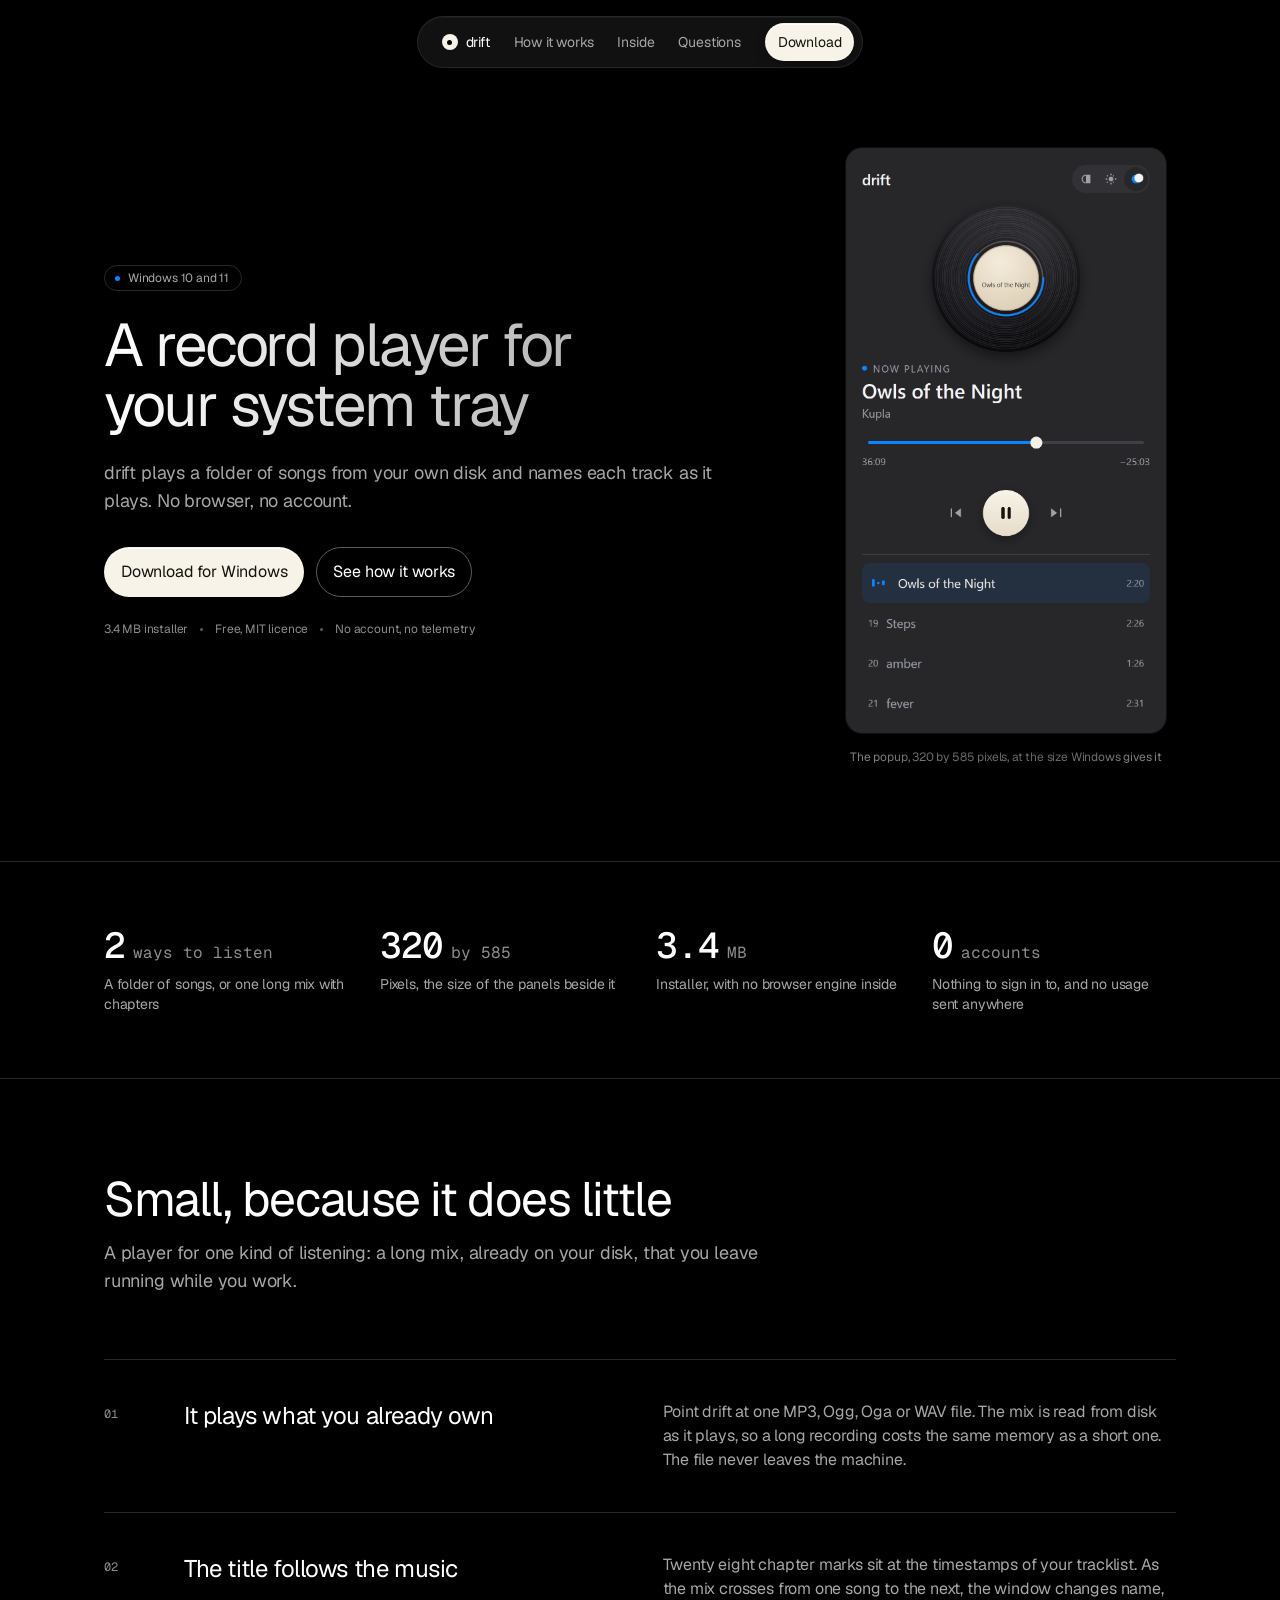
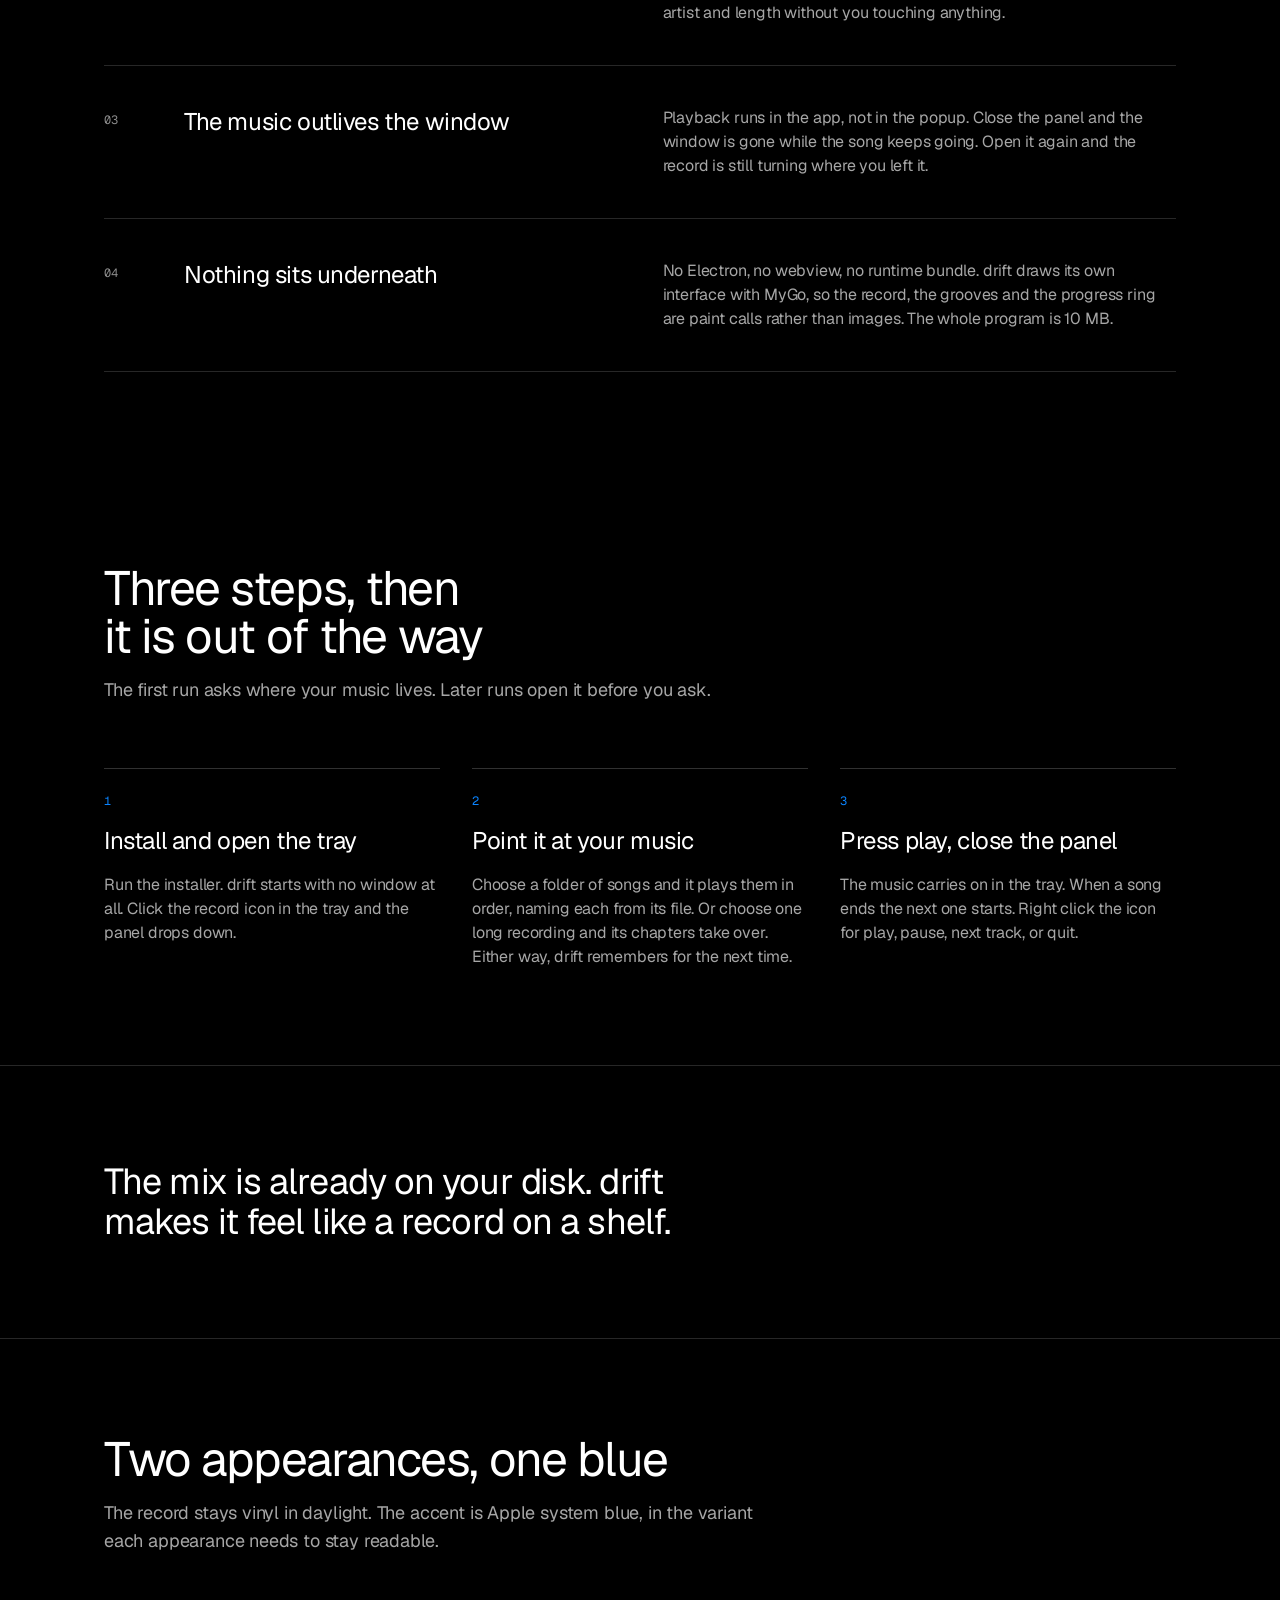
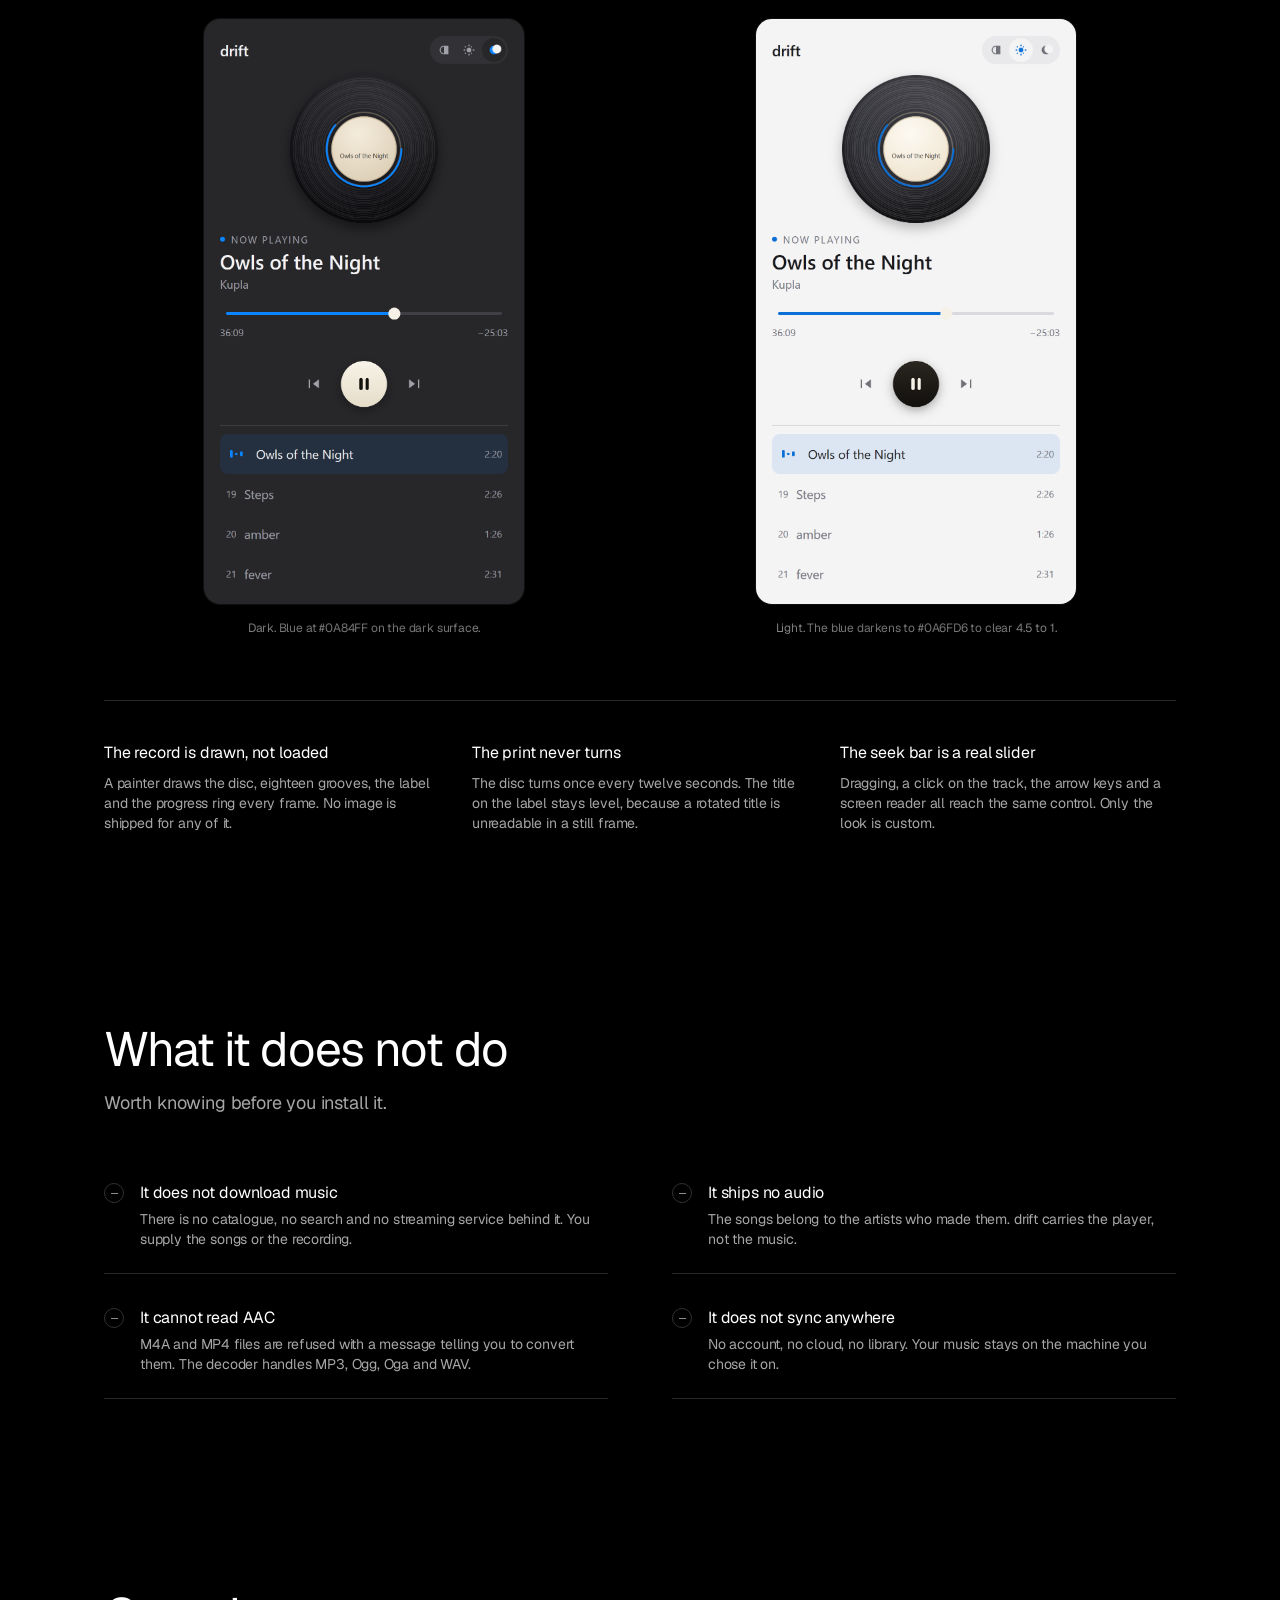
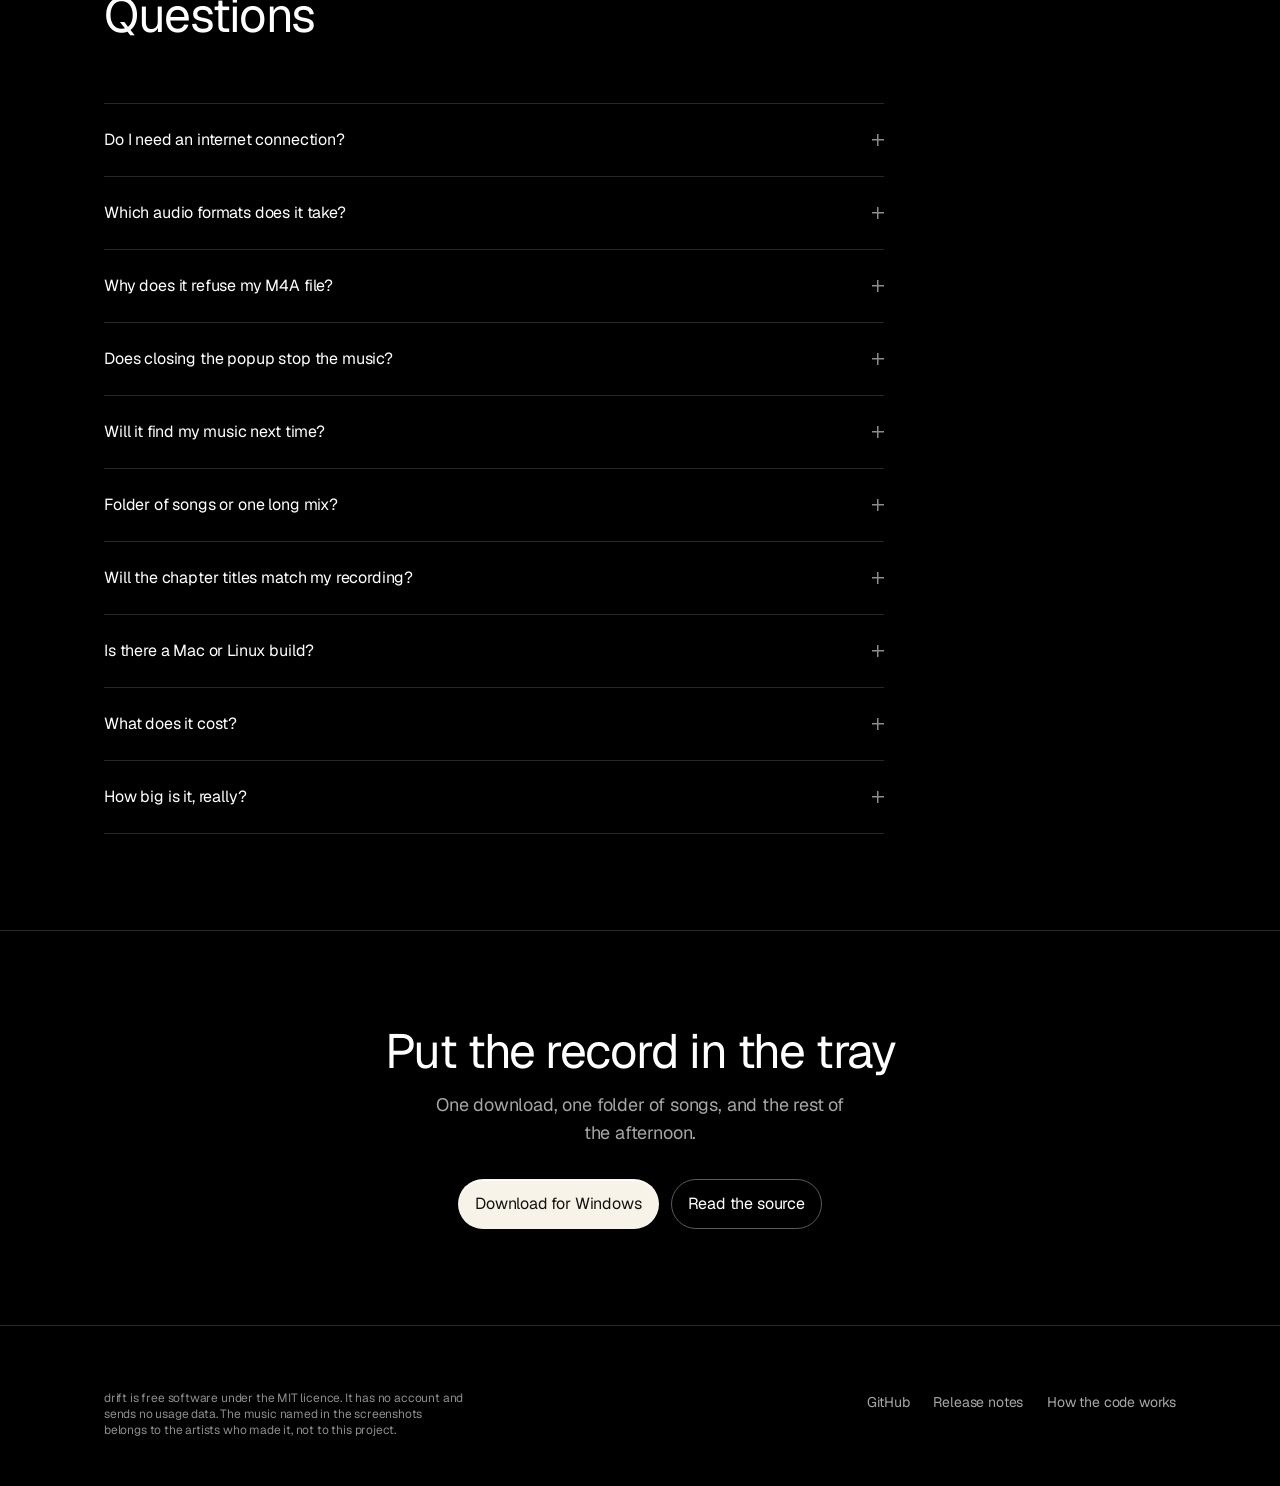
==== commit 023b5b1c: "docs: the site describes the folder queue The landing page said drift played one recording with 28 c" ====
--- a/docs/index.html
+++ b/docs/index.html
@@ -4,12 +4,12 @@
 <meta charset="UTF-8">
 <meta name="viewport" content="width=device-width, initial-scale=1">
 <title>drift, a record player for your Windows system tray</title>
-<meta name="description" content="drift plays one long mix from your own disk and cuts it into 28 chapters, so the title follows the music. A 3.4 MB Windows tray app with no browser engine inside. Free, MIT licensed.">
+<meta name="description" content="drift plays a folder of songs, or one long mix cut into 28 chapters, from your own disk. It names each track as it plays. A 3.4 MB Windows tray app with no browser engine inside. Free, MIT licensed.">
 <link rel="canonical" href="https://yaffalhakim1.github.io/drift/">
 
 <meta property="og:type" content="website">
 <meta property="og:title" content="drift, a record player for your Windows system tray">
-<meta property="og:description" content="One long mix from your own disk, cut into 28 chapters. Close the popup and the music keeps going.">
+<meta property="og:description" content="A folder of songs or one long mix, from your own disk. Close the popup and the music keeps going.">
 <meta property="og:url" content="https://yaffalhakim1.github.io/drift/">
 <meta property="og:image" content="https://yaffalhakim1.github.io/drift/screenshots/popup-dark.png">
 <meta property="og:image:alt" content="The drift popup: a turning record with a cream label, the chapter title Owls of the Night by Kupla, a seek bar, and the chapter list below.">
@@ -38,7 +38,7 @@
   "name": "drift",
   "applicationCategory": "MultimediaApplication",
   "operatingSystem": "Windows 10, Windows 11",
-  "description": "A mix player for the Windows system tray. It streams one recording from disk and marks 28 chapters along it.",
+  "description": "A music player for the Windows system tray. It plays a folder of songs in order, or one recording marked with 28 chapters.",
   "url": "https://yaffalhakim1.github.io/drift/",
   "downloadUrl": "https://github.com/yaffalhakim1/drift/releases/download/v0.1.0/drift-setup-0.1.0-amd64.exe",
   "softwareVersion": "0.1.0",
@@ -568,7 +568,7 @@
   color: var(--text);
 }
 /* the unit sits on the same line as the figure, one space away; a bare margin
-   glued "28" to "chapters" and read as a typo */
+   glued the figure to its unit and read as a typo */
 .figure-value small {
   font-size: 16px;
   line-height: 24px;
@@ -984,9 +984,8 @@
         <h1 class="heading-1 rise rise-2">A record player for your system tray</h1>
 
         <p class="hero-sub rise rise-3">
-          drift plays one long mix from your own disk and cuts it into 28 chapters,
-          so the title always follows the music. No browser, no account, nothing to
-          download but the app.
+          drift plays a folder of songs from your own disk and names each
+          track as it plays. No browser, no account.
         </p>
 
         <div class="cta-row rise rise-4">
@@ -1017,8 +1016,8 @@
     <div class="wrap">
       <ul class="figure-grid reveal" role="list">
         <li>
-          <span class="figure-value">28<small>chapters</small></span>
-          <span class="figure-label">One marker for each stop on the tracklist</span>
+          <span class="figure-value">2<small>ways to listen</small></span>
+          <span class="figure-label">A folder of songs, or one long mix with chapters</span>
         </li>
         <li>
           <span class="figure-value">320<small>by 585</small></span>
@@ -1094,7 +1093,7 @@
     <div class="wrap">
       <div class="section-head reveal">
         <h2 class="heading-2">Three steps, then it is out of the way</h2>
-        <p>The first run asks for your recording once. Later runs open it before you ask.</p>
+        <p>The first run asks where your music lives. Later runs open it before you ask.</p>
       </div>
 
       <ol class="steps" role="list">
@@ -1103,12 +1102,12 @@
           <p>Run the installer. drift starts with no window at all. Click the record icon in the tray and the panel drops down.</p>
         </li>
         <li class="step reveal">
-          <h3 class="heading-5">Point it at your mix</h3>
-          <p>Choose one audio file. The app takes a single recording, not a folder, and remembers the path for the next time.</p>
+          <h3 class="heading-5">Point it at your music</h3>
+          <p>Choose a folder of songs and it plays them in order, naming each from its file. Or choose one long recording and its chapters take over. Either way, drift remembers for the next time.</p>
         </li>
         <li class="step reveal">
           <h3 class="heading-5">Press play, close the panel</h3>
-          <p>The music carries on in the tray. Right click the icon for play, pause, next chapter, or quit.</p>
+          <p>The music carries on in the tray. When a song ends the next one starts. Right click the icon for play, pause, next track, or quit.</p>
         </li>
       </ol>
     </div>
@@ -1179,7 +1178,7 @@
           <span class="not-mark" aria-hidden="true"></span>
           <div>
             <h3 class="title-3">It does not download music</h3>
-            <p>There is no catalogue, no search and no streaming service behind it. You supply the recording.</p>
+            <p>There is no catalogue, no search and no streaming service behind it. You supply the songs or the recording.</p>
           </div>
         </article>
 
@@ -1187,7 +1186,7 @@
           <span class="not-mark" aria-hidden="true"></span>
           <div>
             <h3 class="title-3">It ships no audio</h3>
-            <p>The recording belongs to the artists in it. drift carries the tracklist, not the music.</p>
+            <p>The songs belong to the artists who made them. drift carries the player, not the music.</p>
           </div>
         </article>
 
@@ -1203,7 +1202,7 @@
           <span class="not-mark" aria-hidden="true"></span>
           <div>
             <h3 class="title-3">It does not sync anywhere</h3>
-            <p>No account, no cloud, no library. Your mix stays on the machine you chose it on.</p>
+            <p>No account, no cloud, no library. Your music stays on the machine you chose it on.</p>
           </div>
         </article>
       </div>
@@ -1238,8 +1237,13 @@
         </details>
 
         <details>
-          <summary>Will it find my mix next time?</summary>
-          <p>Yes. The path is saved when you open a file, and the app tries it at startup. If the file has moved or gone, drift opens with the empty state and asks you to choose again.</p>
+          <summary>Will it find my music next time?</summary>
+          <p>Yes. A chosen folder or file is saved when you open it, and the app tries it at startup. A folder is re-scanned, so songs you added show up. If the folder has gone, or the file has moved, drift opens with the empty state and asks you to choose again.</p>
+        </details>
+
+        <details>
+          <summary>Folder of songs or one long mix?</summary>
+          <p>Both work, and the app opens what you last picked. A folder plays its MP3s in order, naming each from its filename, and moves on when a song ends. A single recording keeps the chapter list.</p>
         </details>
 
         <details>
@@ -1268,7 +1272,7 @@
   <section class="final">
     <div class="wrap">
       <h2 class="heading-2 reveal">Put the record in the tray</h2>
-      <p class="reveal">One download, one mix file, and the rest of the afternoon.</p>
+      <p class="reveal">One download, one folder of songs, and the rest of the afternoon.</p>
       <div class="cta-row reveal">
         <a class="btn btn-key btn-lg" href="https://github.com/yaffalhakim1/drift/releases/download/v0.1.0/drift-setup-0.1.0-amd64.exe">
           Download for Windows
@@ -1285,7 +1289,7 @@
     <p class="footer-note">
       drift is free software under the MIT licence. It has no account and sends
       no usage data. The music named in the screenshots belongs to the artists
-      in the tracklist, not to this project.
+      who made it, not to this project.
     </p>
     <ul class="footer-links" role="list">
       <li><a href="https://github.com/yaffalhakim1/drift">GitHub</a></li>
